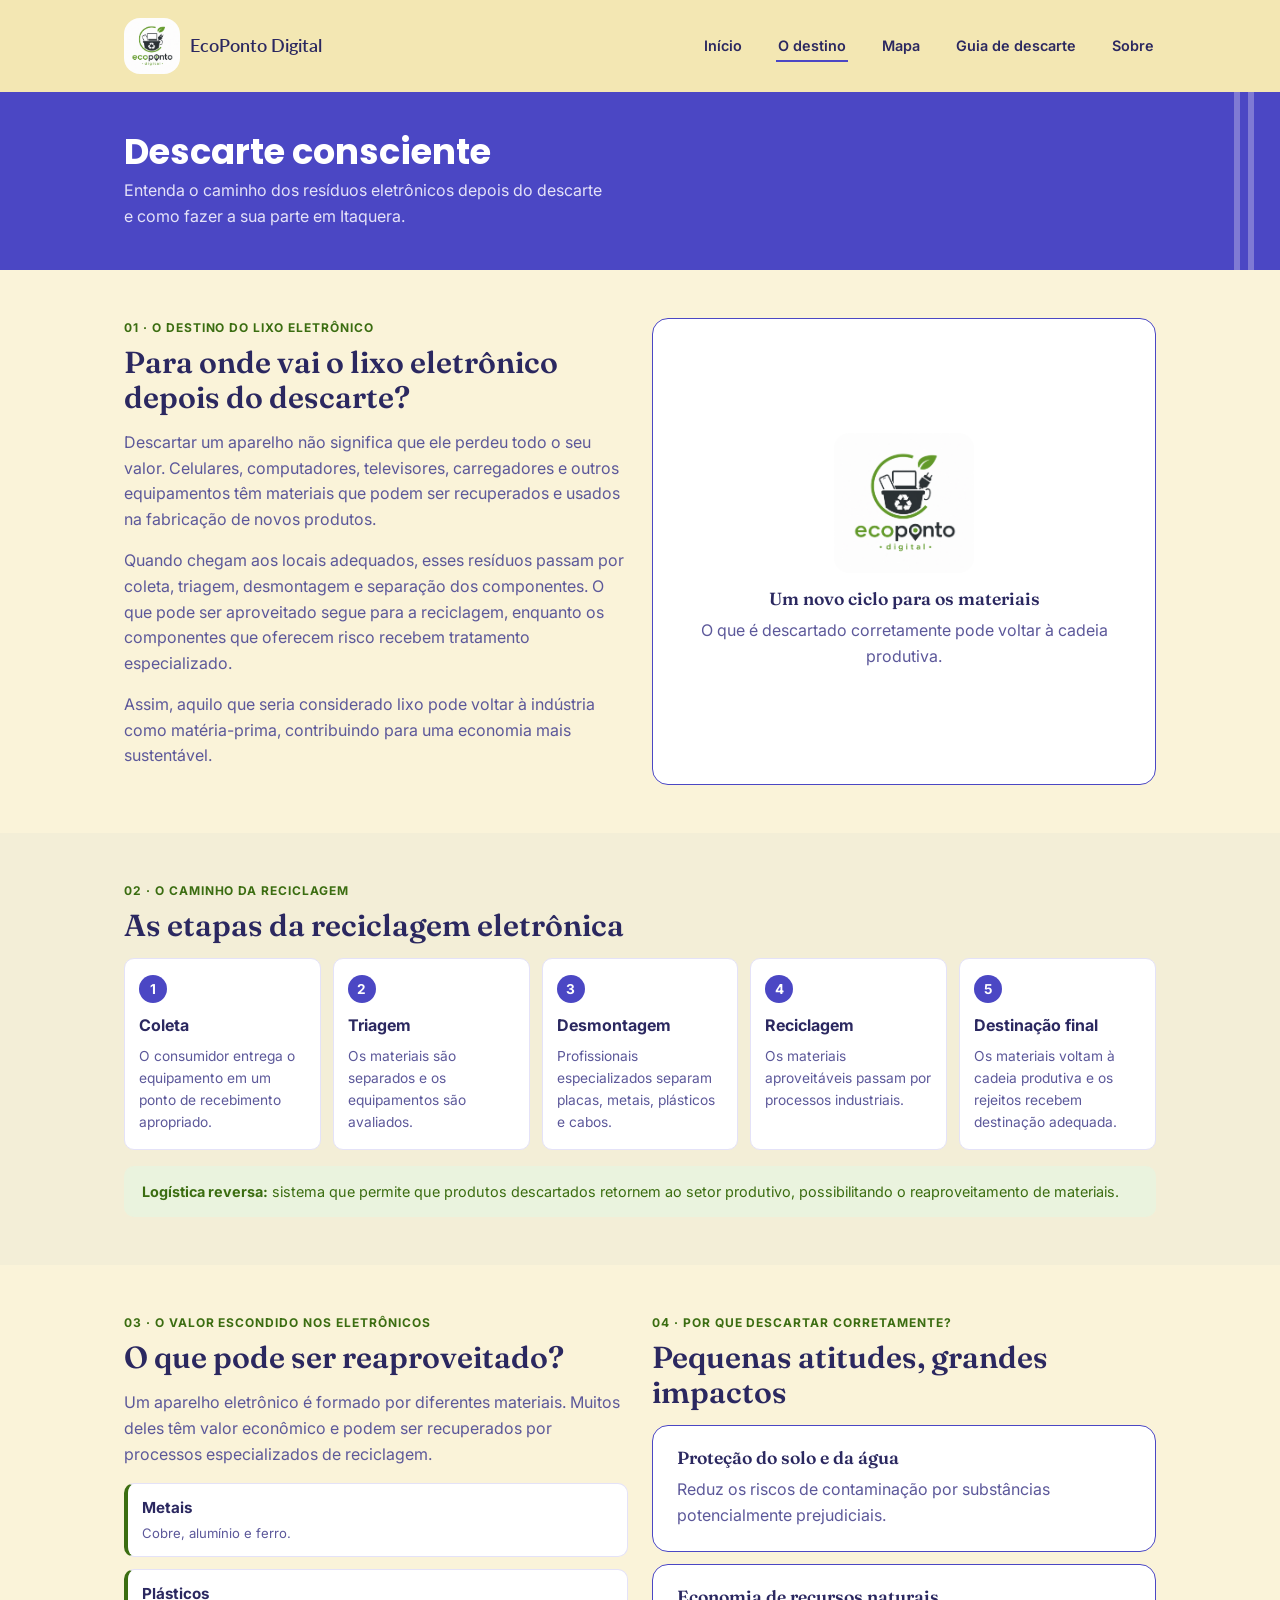
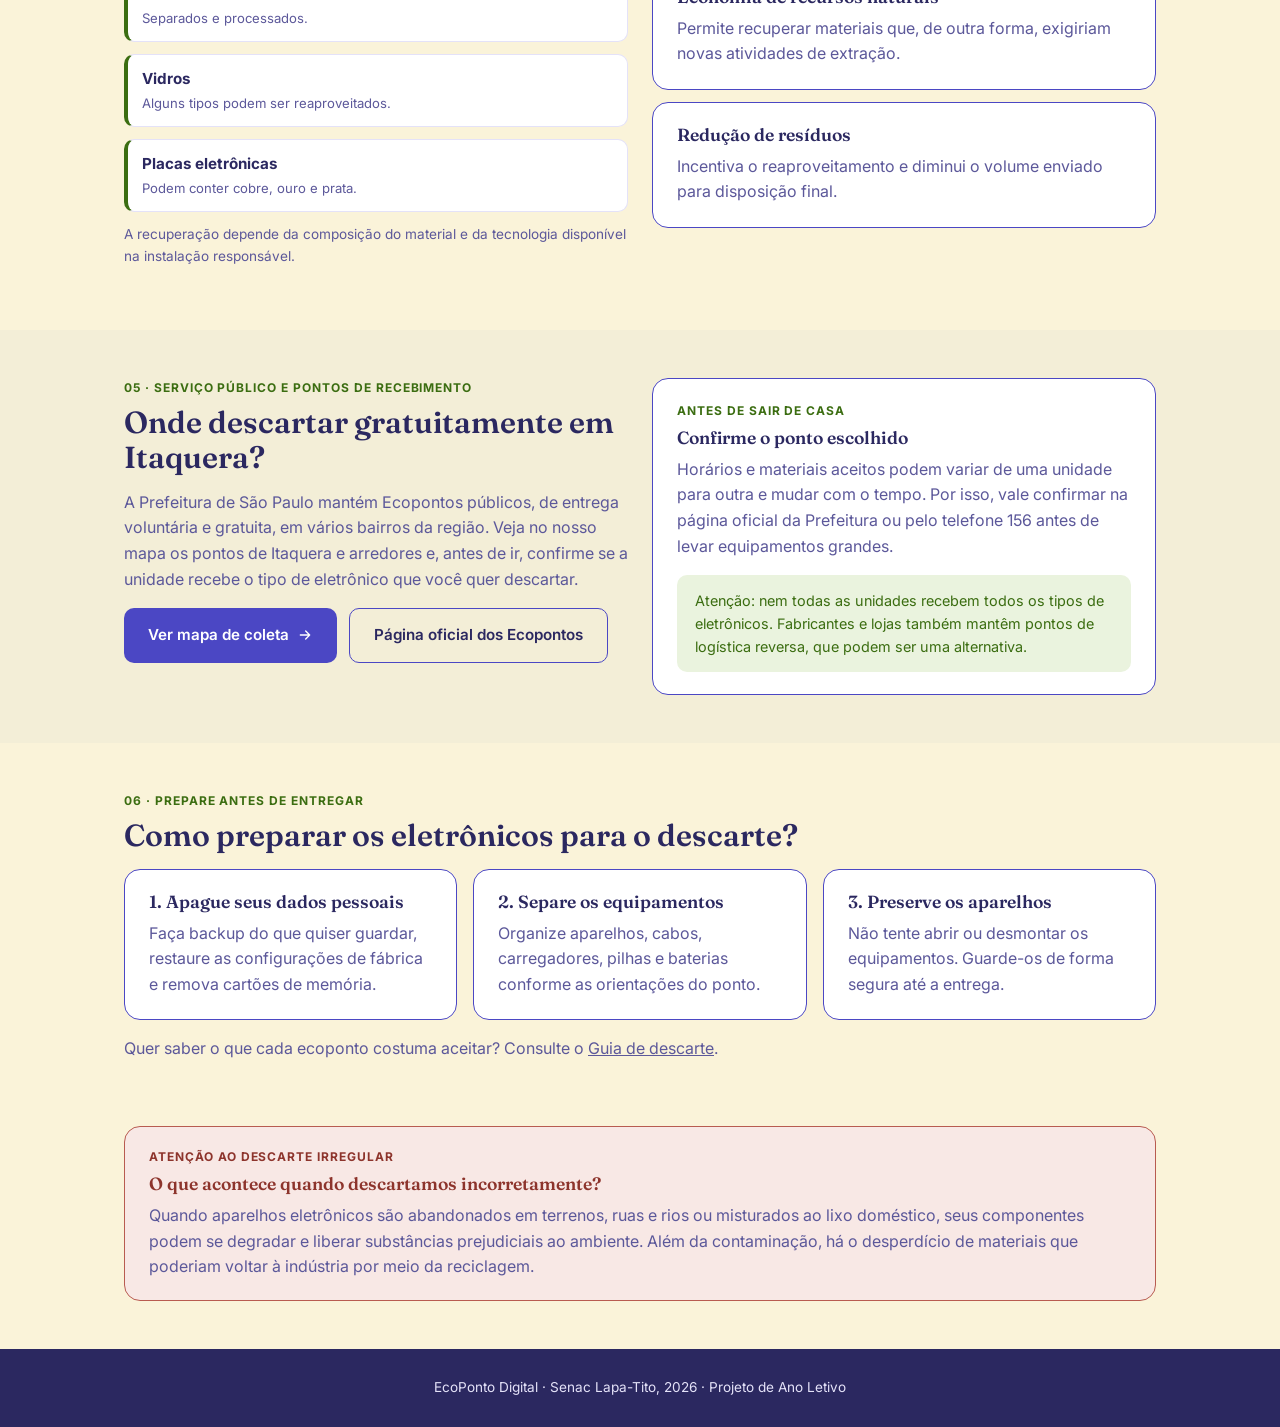
==== descarte.html @ 5b98633d "Add destination page (descarte.html), nav link and home CTA Co-Authored-By: Claude Sonnet 5.5 <norep" ====
<!DOCTYPE html>
<html lang="pt-BR">
<head>
<meta charset="UTF-8">
<meta name="viewport" content="width=device-width, initial-scale=1.0">
<title>O destino do lixo eletrônico — EcoPonto Digital</title>
<link rel="preconnect" href="https://fonts.googleapis.com">
<link href="https://fonts.googleapis.com/css2?family=Fraunces:ital,wght@0,600;1,600&family=Inter:wght@400;600&family=Poppins:wght@600;700&family=Lato:ital,wght@0,100;0,300;0,400;0,700;0,900;1,100;1,300;1,400;1,700;1,900&display=swap" rel="stylesheet">
<link rel="stylesheet" href="css/style.css">
</head>
<body data-page="destino">

<header class="site-header">
  <nav class="nav-bar">
    <a class="brand" href="index.html">
      <img class="brand-icon" src="assets/img/logo.jpg" alt="Logo do EcoPonto Digital">
      EcoPonto Digital
    </a>
    <button class="nav-toggle" aria-label="Abrir menu">&#9776;</button>
    <ul class="nav-links">
      <li><a href="index.html" data-page="home">Início</a></li>
      <li><a href="descarte.html" data-page="destino">O destino</a></li>
      <li><a href="mapa.html" data-page="mapa">Mapa</a></li>
      <li><a href="guia.html" data-page="guia">Guia de descarte</a></li>
      <li><a href="sobre.html" data-page="sobre">Sobre</a></li>
    </ul>
  </nav>
</header>

<section class="hero-band">
  <div class="container">
    <h1 style="font-size: clamp(1.6rem, 3vw, 2.2rem);">Descarte consciente</h1>
    <p>Entenda o caminho dos resíduos eletrônicos depois do descarte e como fazer a sua parte em Itaquera.</p>
  </div>
</section>

<!-- 01 · Destino -->
<section class="section">
  <div class="container">
    <div class="grid-2 grid-even">
      <div>
        <div class="eyebrow">01 · O destino do lixo eletrônico</div>
        <h2>Para onde vai o lixo eletrônico depois do descarte?</h2>
        <p>Descartar um aparelho não significa que ele perdeu todo o seu valor. Celulares, computadores, televisores, carregadores e outros equipamentos têm materiais que podem ser recuperados e usados na fabricação de novos produtos.</p>
        <p>Quando chegam aos locais adequados, esses resíduos passam por coleta, triagem, desmontagem e separação dos componentes. O que pode ser aproveitado segue para a reciclagem, enquanto os componentes que oferecem risco recebem tratamento especializado.</p>
        <p>Assim, aquilo que seria considerado lixo pode voltar à indústria como matéria-prima, contribuindo para uma economia mais sustentável.</p>
      </div>

      <div class="card" style="display:flex; flex-direction:column; align-items:center; justify-content:center; text-align:center;">
        <img src="assets/img/logo.jpg" alt="Logo EcoPonto Digital" style="width:140px; height:auto; border-radius:16px; margin-bottom:16px;">
        <h3>Um novo ciclo para os materiais</h3>
        <p>O que é descartado corretamente pode voltar à cadeia produtiva.</p>
      </div>
    </div>
  </div>
</section>

<!-- 02 · Etapas -->
<section class="section section-alt">
  <div class="container">
    <div class="eyebrow">02 · O caminho da reciclagem</div>
    <h2>As etapas da reciclagem eletrônica</h2>

    <div class="grid-5">
      <div class="step">
        <span class="number">1</span>
        <strong>Coleta</strong>
        <p>O consumidor entrega o equipamento em um ponto de recebimento apropriado.</p>
      </div>
      <div class="step">
        <span class="number">2</span>
        <strong>Triagem</strong>
        <p>Os materiais são separados e os equipamentos são avaliados.</p>
      </div>
      <div class="step">
        <span class="number">3</span>
        <strong>Desmontagem</strong>
        <p>Profissionais especializados separam placas, metais, plásticos e cabos.</p>
      </div>
      <div class="step">
        <span class="number">4</span>
        <strong>Reciclagem</strong>
        <p>Os materiais aproveitáveis passam por processos industriais.</p>
      </div>
      <div class="step">
        <span class="number">5</span>
        <strong>Destinação final</strong>
        <p>Os materiais voltam à cadeia produtiva e os rejeitos recebem destinação adequada.</p>
      </div>
    </div>

    <div class="notice">
      <strong>Logística reversa:</strong> sistema que permite que produtos descartados retornem ao setor produtivo, possibilitando o reaproveitamento de materiais.
    </div>
  </div>
</section>

<!-- 03 e 04 · Reaproveitamento e importância -->
<section class="section">
  <div class="container">
    <div class="grid-2 grid-even">

      <div>
        <div class="eyebrow">03 · O valor escondido nos eletrônicos</div>
        <h2>O que pode ser reaproveitado?</h2>
        <p>Um aparelho eletrônico é formado por diferentes materiais. Muitos deles têm valor econômico e podem ser recuperados por processos especializados de reciclagem.</p>

        <div class="stack">
          <div class="material">
            <strong>Metais</strong>
            <p>Cobre, alumínio e ferro.</p>
          </div>
          <div class="material">
            <strong>Plásticos</strong>
            <p>Separados e processados.</p>
          </div>
          <div class="material">
            <strong>Vidros</strong>
            <p>Alguns tipos podem ser reaproveitados.</p>
          </div>
          <div class="material">
            <strong>Placas eletrônicas</strong>
            <p>Podem conter cobre, ouro e prata.</p>
          </div>
        </div>

        <p style="font-size:0.85rem; margin-top:12px;">A recuperação depende da composição do material e da tecnologia disponível na instalação responsável.</p>
      </div>

      <div>
        <div class="eyebrow">04 · Por que descartar corretamente?</div>
        <h2>Pequenas atitudes, grandes impactos</h2>

        <div class="stack">
          <div class="card">
            <h3>Proteção do solo e da água</h3>
            <p>Reduz os riscos de contaminação por substâncias potencialmente prejudiciais.</p>
          </div>
          <div class="card">
            <h3>Economia de recursos naturais</h3>
            <p>Permite recuperar materiais que, de outra forma, exigiriam novas atividades de extração.</p>
          </div>
          <div class="card">
            <h3>Redução de resíduos</h3>
            <p>Incentiva o reaproveitamento e diminui o volume enviado para disposição final.</p>
          </div>
        </div>
      </div>

    </div>
  </div>
</section>

<!-- 05 · Onde descartar -->
<section class="section section-alt">
  <div class="container">
    <div class="grid-2 grid-even">

      <div>
        <div class="eyebrow">05 · Serviço público e pontos de recebimento</div>
        <h2>Onde descartar gratuitamente em Itaquera?</h2>
        <p>A Prefeitura de São Paulo mantém Ecopontos públicos, de entrega voluntária e gratuita, em vários bairros da região. Veja no nosso mapa os pontos de Itaquera e arredores e, antes de ir, confirme se a unidade recebe o tipo de eletrônico que você quer descartar.</p>
        <div class="btn-row">
          <a class="btn" href="mapa.html">
            Ver mapa de coleta
            <svg width="16" height="16" viewBox="0 0 24 24" fill="none" xmlns="http://www.w3.org/2000/svg" aria-hidden="true"><path d="M5 12h14M13 6l6 6-6 6" stroke="currentColor" stroke-width="2" stroke-linecap="round" stroke-linejoin="round"/></svg>
          </a>
          <a class="btn btn-outline" href="https://prefeitura.sp.gov.br/w/conhe%C3%A7a-os-ecopontos-da-cidade-de-s%C3%A3o-paulo" target="_blank" rel="noopener">Página oficial dos Ecopontos</a>
        </div>
      </div>

      <div class="card">
        <div class="eyebrow">Antes de sair de casa</div>
        <h3>Confirme o ponto escolhido</h3>
        <p>Horários e materiais aceitos podem variar de uma unidade para outra e mudar com o tempo. Por isso, vale confirmar na página oficial da Prefeitura ou pelo telefone 156 antes de levar equipamentos grandes.</p>
        <div class="notice" style="margin-top:8px;">
          Atenção: nem todas as unidades recebem todos os tipos de eletrônicos. Fabricantes e lojas também mantêm pontos de logística reversa, que podem ser uma alternativa.
        </div>
      </div>

    </div>
  </div>
</section>

<!-- 06 · Preparação -->
<section class="section">
  <div class="container">
    <div class="eyebrow">06 · Prepare antes de entregar</div>
    <h2>Como preparar os eletrônicos para o descarte?</h2>

    <div class="grid-3">
      <div class="card">
        <h3>1. Apague seus dados pessoais</h3>
        <p>Faça backup do que quiser guardar, restaure as configurações de fábrica e remova cartões de memória.</p>
      </div>
      <div class="card">
        <h3>2. Separe os equipamentos</h3>
        <p>Organize aparelhos, cabos, carregadores, pilhas e baterias conforme as orientações do ponto.</p>
      </div>
      <div class="card">
        <h3>3. Preserve os aparelhos</h3>
        <p>Não tente abrir ou desmontar os equipamentos. Guarde-os de forma segura até a entrega.</p>
      </div>
    </div>

    <p style="margin-top:16px;">Quer saber o que cada ecoponto costuma aceitar? Consulte o <a href="guia.html" style="text-decoration:underline;">Guia de descarte</a>.</p>
  </div>
</section>

<!-- Alerta -->
<section class="section" style="padding-top:0;">
  <div class="container">
    <div class="warning">
      <div class="eyebrow">Atenção ao descarte irregular</div>
      <h3>O que acontece quando descartamos incorretamente?</h3>
      <p>Quando aparelhos eletrônicos são abandonados em terrenos, ruas e rios ou misturados ao lixo doméstico, seus componentes podem se degradar e liberar substâncias prejudiciais ao ambiente. Além da contaminação, há o desperdício de materiais que poderiam voltar à indústria por meio da reciclagem.</p>
    </div>
  </div>
</section>

<footer class="site-footer">
  <p style="color:inherit; margin:0;">EcoPonto Digital · Senac Lapa-Tito, 2026 · Projeto de Ano Letivo</p>
</footer>

<script src="js/main.js"></script>
</body>
</html>
---- css/style.css ----
/* ===== EcoPonto Digital — estilos compartilhados ===== */

:root {
  --purple: #4B47C4;
  --purple-dark: #2B2860;
  --purple-light: #7F7AD4;
  --purple-pale: #E4E2F8;
  --cream: #F3E7B3;
  --cream-light: #FAF3D9;
  --green: #3B6D11;
  --green-light: #EAF3DE;
  --white: #FFFFFF;
  --ink: #2B2860;
  --ink-soft: #5C589A;
  --radius: 16px;
  --radius-sm: 10px;
  --max-width: 1080px;
}

* { box-sizing: border-box; }

html { scroll-behavior: smooth; }

body {
  margin: 0;
  font-family: 'Inter', -apple-system, sans-serif;
  color: var(--ink);
  background: var(--cream-light);
  line-height: 1.6;
  min-height: 100vh;
  display: flex;
  flex-direction: column;
}

h1, h2, h3 {
  color: var(--purple-dark);
  margin: 0 0 0.5em;
  line-height: 1.15;
}

h1, h2, h3 {
  color: var(--purple-dark);
  margin: 0 0 0.5em;
  line-height: 1.15;
}

h2, h3 { font-family: 'Fraunces', Georgia, serif; }

h1 {
  font-family: 'Poppins', 'Inter', Georgia, serif;
  font-size: clamp(2rem, 4vw, 2.75rem);
  font-weight: 700;
}
h2 { font-size: clamp(1.4rem, 3vw, 1.9rem); font-weight: 600; }
h3 { font-size: 1.1rem; font-weight: 600; }

p { margin: 0 0 1em; color: var(--ink-soft); }

a { color: inherit; text-decoration: none; }

.container {
  max-width: var(--max-width);
  margin: 0 auto;
  padding: 0 24px;
}

/* ===== Header / nav ===== */

.site-header {
  background: var(--cream);
}

.nav-bar {
  display: flex;
  align-items: center;
  justify-content: space-between;
  padding: 18px 24px;
  max-width: var(--max-width);
  margin: 0 auto;
}

.brand {
  font-family: 'Lato', serif;
  font-style: bold;
  font-weight: 600;
  font-size: 1.15rem;
  color: var(--ink);
  display: flex;
  align-items: center;
  gap: 10px;
}

.brand-icon {
  width: 56px;
  height: 56px;
  flex-shrink: 0;
  border-radius: 16px;
  object-fit: cover;
}

.nav-links {
  display: flex;
  gap: 32px;
  list-style: none;
  margin: 0;
  padding: 0;
}

.nav-links a {
  font-size: 0.9rem;
  font-weight: 600;
  color: var(--purple-dark);
  padding: 6px 2px;
  border-bottom: 2px solid transparent;
  transition: border-color 0.15s ease;
}

.nav-links a:hover,
.nav-links a[aria-current="page"] {
  border-bottom-color: var(--purple);
}

.nav-toggle {
  display: none;
  background: none;
  border: none;
  font-size: 1.5rem;
  color: var(--purple-dark);
  cursor: pointer;
}

/* ===== Hero band ===== */

.hero-band {
  background: var(--purple);
  padding: 40px 24px;
  position: relative;
  overflow: hidden;
}

.hero-band::after {
  content: "";
  position: absolute;
  top: 0;
  bottom: 0;
  right: 26px;
  width: 6px;
  background: var(--purple-light);
}

.hero-band::before {
  content: "";
  position: absolute;
  top: 0;
  bottom: 0;
  right: 40px;
  width: 6px;
  background: var(--purple-light);
}

.hero-band .container {
  position: relative;
  z-index: 1;
}

.hero-band h1 { color: var(--white); margin-bottom: 6px; }
.hero-band p { color: var(--purple-pale); max-width: 480px; margin: 0; }

/* ===== Buttons ===== */

.btn {
  display: inline-flex;
  align-items: center;
  gap: 8px;
  background: var(--purple);
  color: var(--white);
  border: none;
  border-radius: var(--radius-sm);
  padding: 14px 24px;
  font-size: 0.95rem;
  font-weight: 600;
  cursor: pointer;
  transition: background 0.15s ease;
}

.btn:hover { background: var(--purple-dark); }

.btn-outline {
  background: transparent;
  color: var(--purple-dark);
  border: 1.5px solid var(--purple);
}

.btn-outline:hover { background: var(--purple-pale); }

/* ===== Cards ===== */

.card {
  background: var(--white);
  border: 1.5px solid var(--purple);
  border-radius: var(--radius);
  padding: 22px 24px;
}

.card p:last-child { margin-bottom: 0; }

.card-icon {
  width: 56px;
  height: 56px;
  border-radius: 50%;
  background: var(--green-light);
  display: flex;
  align-items: center;
  justify-content: center;
  margin-bottom: 12px;
}

/* ===== Layout helpers ===== */

.section {
  padding: 48px 24px;
}

.grid-2 {
  display: grid;
  grid-template-columns: minmax(160px, 220px) 1fr;
  gap: 20px;
  align-items: stretch;
}

.grid-2.reverse {
  grid-template-columns: 1fr auto;
}

@media (max-width: 640px) {
  .grid-2, .grid-2.reverse { grid-template-columns: 1fr; }
  .nav-links { display: none; }
  .nav-toggle { display: block; }
  .nav-bar.open .nav-links {
    display: flex;
    flex-direction: column;
    position: absolute;
    top: 64px;
    left: 0;
    right: 0;
    background: var(--cream);
    padding: 16px 24px 24px;
    gap: 16px;
    z-index: 10;
  }
}

/* ===== Map page ===== */

.map-frame {
  width: 100%;
  height: 480px;
  border: 0;
  border-radius: var(--radius);
  display: block;
}

.legend {
  display: flex;
  flex-wrap: wrap;
  gap: 12px;
  margin-top: 20px;
}

.legend-item {
  display: flex;
  align-items: center;
  gap: 8px;
  font-size: 0.85rem;
  color: var(--ink-soft);
  background: var(--white);
  border: 1px solid var(--purple-pale);
  border-radius: 999px;
  padding: 6px 14px;
}

.dot {
  width: 10px;
  height: 10px;
  border-radius: 50%;
  background: var(--green);
}

/* ===== Guide page ===== */

.guide-table {
  width: 100%;
  border-collapse: collapse;
  background: var(--white);
  border-radius: var(--radius);
  overflow: hidden;
  border: 1.5px solid var(--purple-pale);
}

.guide-table th, .guide-table td {
  text-align: left;
  padding: 14px 18px;
  font-size: 0.9rem;
  border-bottom: 1px solid var(--purple-pale);
}

.guide-table th {
  background: var(--purple-pale);
  color: var(--purple-dark);
  font-family: 'Fraunces', serif;
  font-weight: 600;
}

.guide-table tr:last-child td { border-bottom: none; }

.tag-yes { color: var(--green); font-weight: 600; }
.tag-no { color: #A33A2D; font-weight: 600; }

/* ===== About page ===== */

.ods-row {
  display: flex;
  gap: 14px;
  flex-wrap: wrap;
  margin-top: 20px;
}

.ods-chip {
  background: var(--green-light);
  color: var(--green);
  border-radius: var(--radius-sm);
  padding: 10px 16px;
  font-size: 0.85rem;
  font-weight: 600;
  display: flex;
  align-items: center;
  gap: 8px;
}

.ods-icon {
  width: 100px;
  height: 100px;
  flex-shrink: 0;
  border-radius: 4px;
  object-fit: cover;
}

.team-grid {
  display: grid;
  grid-template-columns: repeat(auto-fill, minmax(200px, 1fr));
  gap: 14px;
  margin-top: 16px;
}

.team-card {
  background: var(--white);
  border: 1px solid var(--purple-pale);
  border-radius: var(--radius-sm);
  padding: 14px 16px;
  font-size: 0.9rem;
  font-weight: 600;
  color: var(--purple-dark);
}

/* ===== Destination page (descarte.html) ===== */

.section-alt { background: #F3EED7; }

.eyebrow {
  font-size: 0.75rem;
  text-transform: uppercase;
  letter-spacing: 0.08em;
  font-weight: 700;
  color: var(--green);
  margin-bottom: 8px;
}

.grid-even {
  grid-template-columns: 1fr 1fr;
  gap: 24px;
}

.grid-3 {
  display: grid;
  grid-template-columns: repeat(3, 1fr);
  gap: 16px;
}

.grid-5 {
  display: grid;
  grid-template-columns: repeat(5, 1fr);
  gap: 12px;
}

.stack > * + * { margin-top: 12px; }

.step {
  background: var(--white);
  border: 1px solid var(--purple-pale);
  border-radius: var(--radius-sm);
  padding: 16px 14px;
}

.step strong {
  display: block;
  color: var(--purple-dark);
  margin-bottom: 6px;
}

.step p { font-size: 0.86rem; margin: 0; }

.number {
  display: inline-grid;
  place-items: center;
  width: 28px;
  height: 28px;
  background: var(--purple);
  color: var(--white);
  border-radius: 50%;
  font-weight: 700;
  font-size: 0.85rem;
  margin-bottom: 10px;
}

.material {
  background: var(--white);
  border: 1px solid var(--purple-pale);
  border-left: 4px solid var(--green);
  border-radius: var(--radius-sm);
  padding: 12px 14px;
}

.material strong { display: block; color: var(--purple-dark); font-size: 0.95rem; }
.material p { font-size: 0.82rem; margin: 2px 0 0; }

.notice {
  background: var(--green-light);
  color: var(--green);
  border-radius: var(--radius-sm);
  padding: 14px 18px;
  font-size: 0.9rem;
  margin-top: 16px;
}

.warning {
  background: #F8E8E5;
  border: 1.5px solid #B85B50;
  border-radius: var(--radius);
  padding: 20px 24px;
}

.warning h3 { color: #8D342C; }
.warning p { margin: 0; color: var(--ink-soft); }
.warning .eyebrow { color: #8D342C; }

.btn-row {
  display: flex;
  flex-wrap: wrap;
  gap: 12px;
  margin-top: 8px;
}

@media (max-width: 900px) {
  .grid-5 { grid-template-columns: repeat(2, 1fr); }
  .grid-3 { grid-template-columns: 1fr; }
}

@media (max-width: 640px) {
  .grid-even { grid-template-columns: 1fr; }
  .grid-5 { grid-template-columns: 1fr; }
}

/* ===== Footer ===== */

.site-footer {
  background: var(--purple-dark);
  color: var(--purple-pale);
  padding: 28px 24px;
  font-size: 0.85rem;
  text-align: center;
  margin-top: auto;
}

.site-footer a { color: var(--white); border-bottom: 1px solid var(--purple-light); }
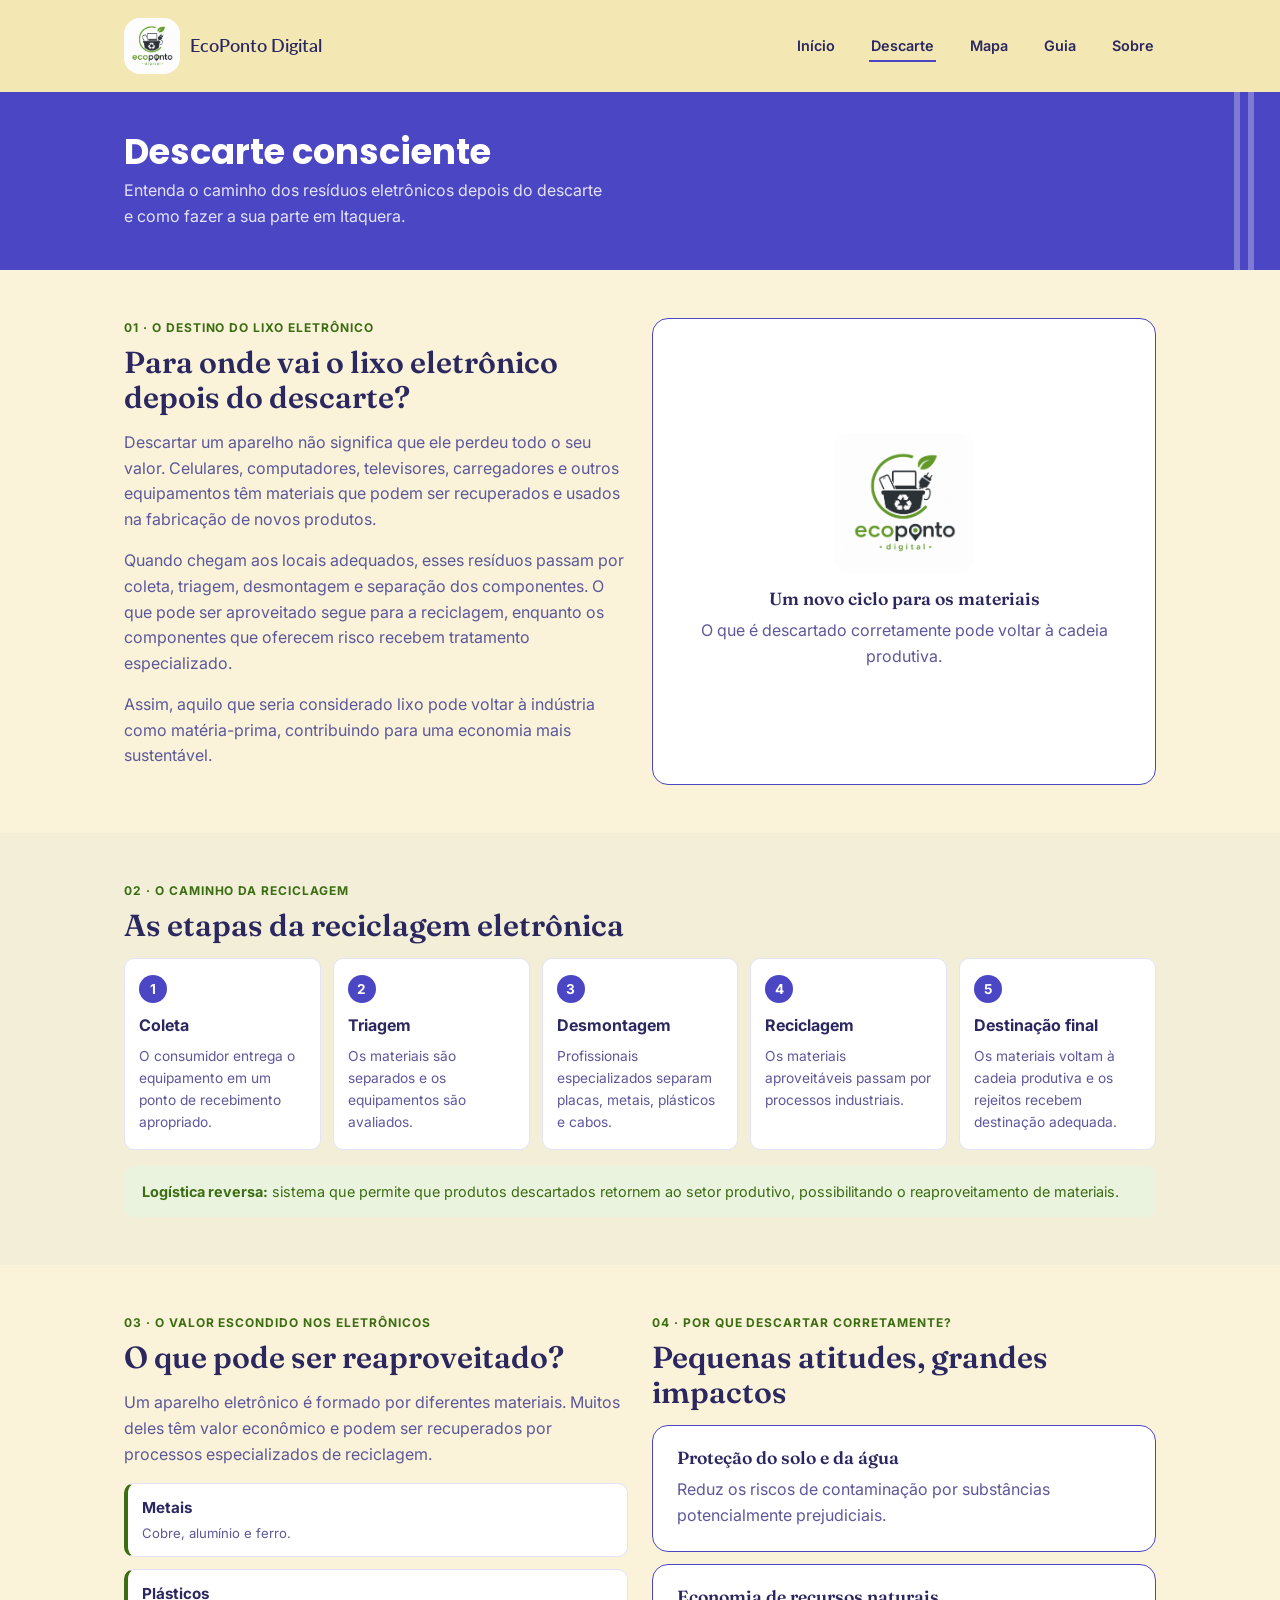
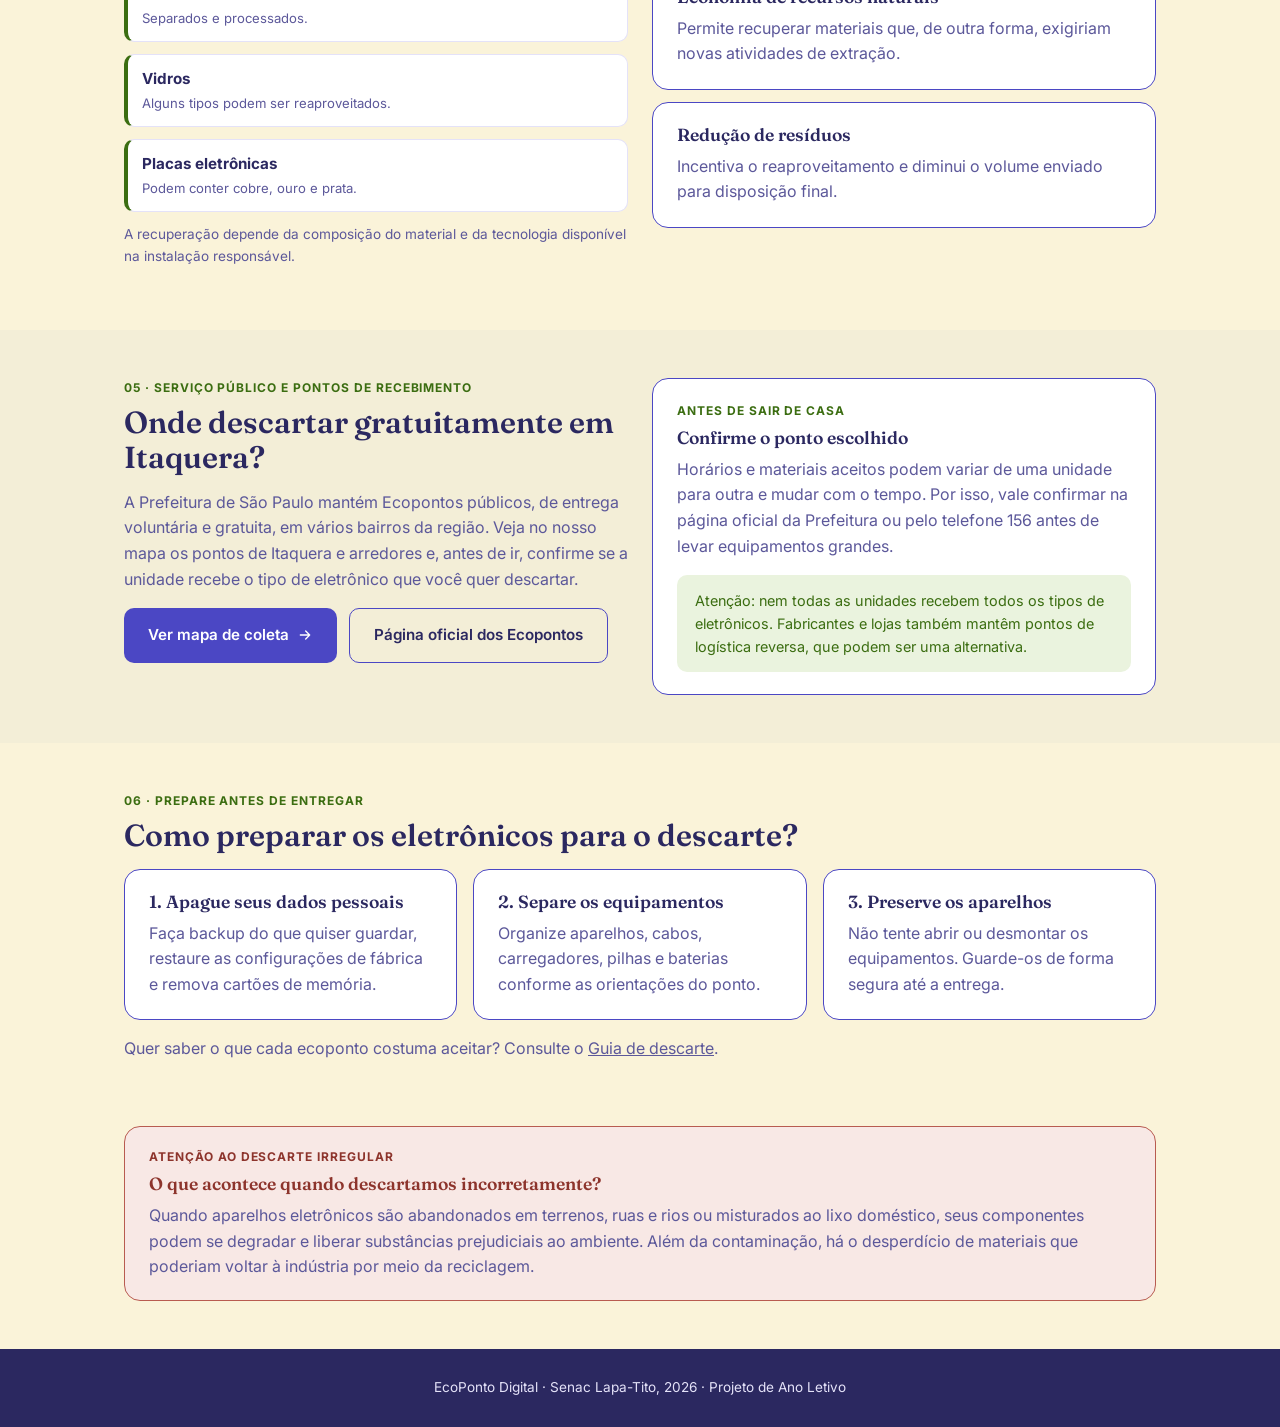
==== commit 8b628b35: "Update navigation links in descarte.html" ====
--- a/descarte.html
+++ b/descarte.html
@@ -19,9 +19,9 @@
     <button class="nav-toggle" aria-label="Abrir menu">&#9776;</button>
     <ul class="nav-links">
       <li><a href="index.html" data-page="home">Início</a></li>
-      <li><a href="descarte.html" data-page="destino">O destino</a></li>
+      <li><a href="descarte.html" data-page="destino">Descarte</a></li>
       <li><a href="mapa.html" data-page="mapa">Mapa</a></li>
-      <li><a href="guia.html" data-page="guia">Guia de descarte</a></li>
+      <li><a href="guia.html" data-page="guia">Guia</a></li>
       <li><a href="sobre.html" data-page="sobre">Sobre</a></li>
     </ul>
   </nav>
